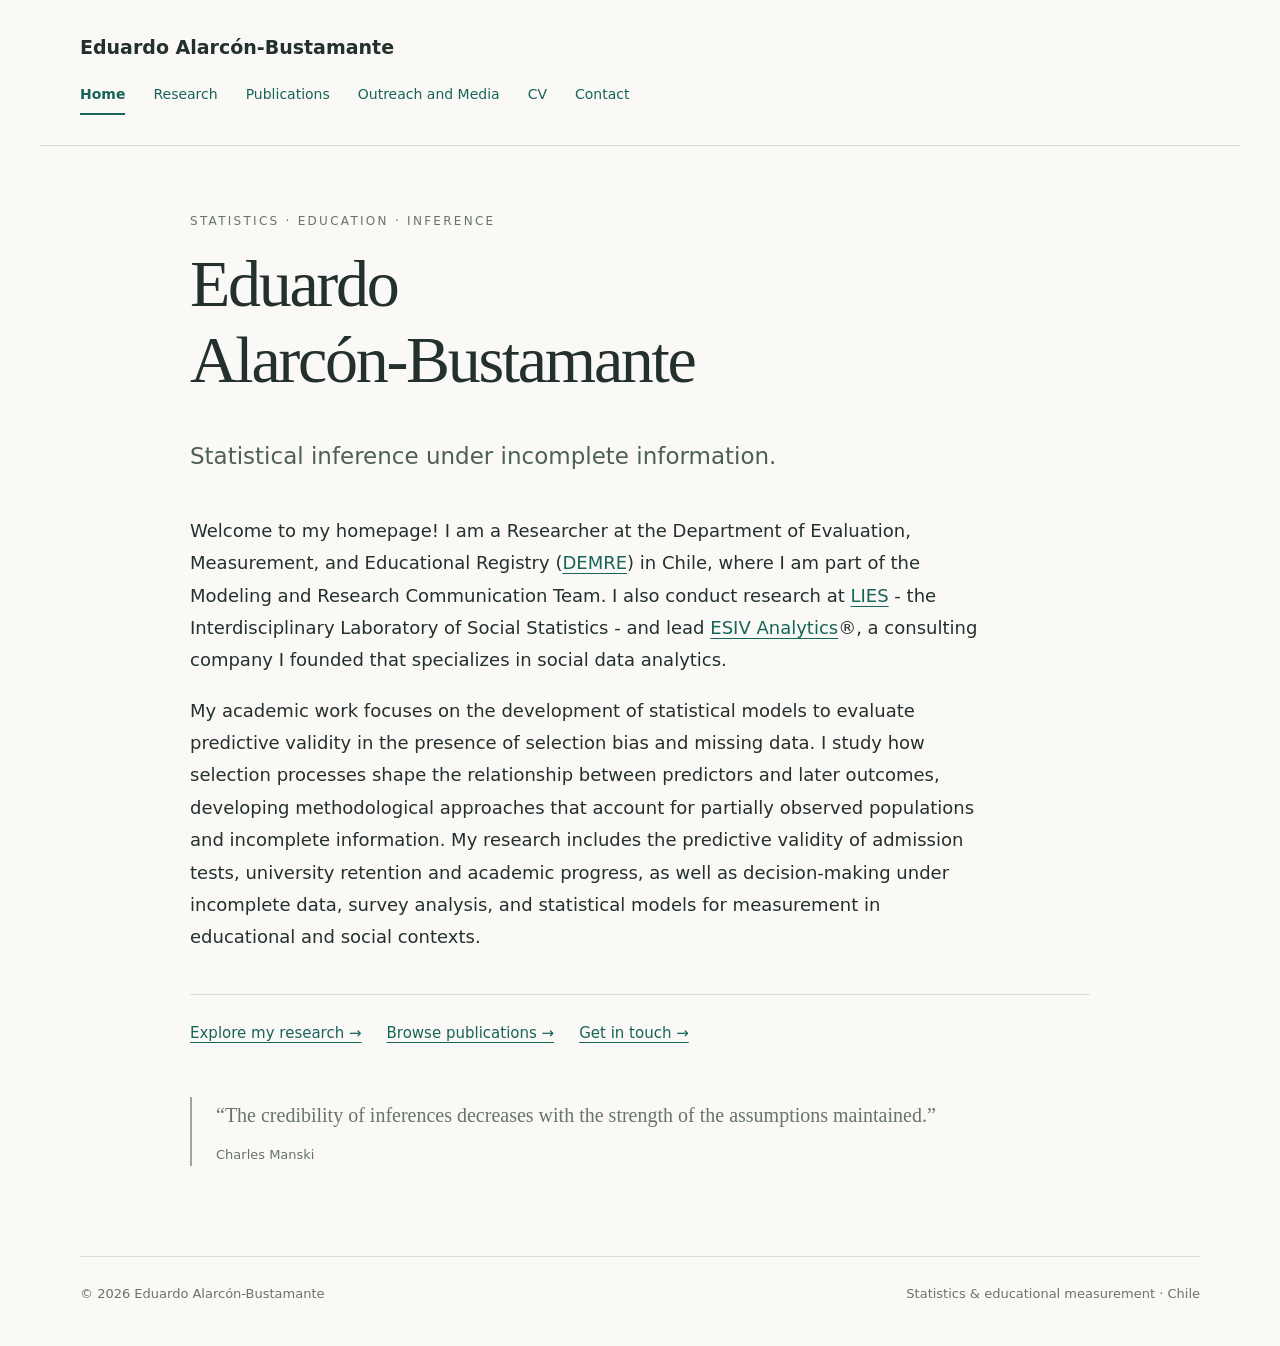
==== index.html @ 572799fc "Add files via upload" ====
<!doctype html><html lang="en"><head><meta charset="utf-8"><meta name="viewport" content="width=device-width,initial-scale=1"><title>Home | Eduardo Alarcón-Bustamante</title><meta name="description" content="Home — Eduardo Alarcón-Bustamante. Research in statistics, predictive validity, selection bias and missing data."><link rel="stylesheet" href="style.css"></head><body><header><a class="brand" href="index.html">Eduardo Alarcón-Bustamante</a><nav aria-label="Main navigation"><a href="index.html" aria-current="page">Home</a><a href="research.html">Research</a><a href="publications.html">Publications</a><a href="outreach.html">Outreach and Media</a><a href="cv.html">CV</a><a href="contact.html">Contact</a></nav></header><main id="main"><p class="eyebrow">Statistics · Education · Inference</p><h1>Eduardo<br>Alarcón-Bustamante</h1><div class="content"><p class="intro">Statistical inference under incomplete information.</p><p>Welcome to my homepage! I am a Researcher at the Department of Evaluation, Measurement, and Educational Registry (<a href="https://uchile.cl/DEMRE" target="_blank" rel="noreferrer noopener">DEMRE</a>) in Chile, where I am part of the Modeling and Research Communication Team. I also conduct research at <a href="https://lies.mat.uc.cl/" target="_blank" rel="noreferrer noopener">LIES</a> - the Interdisciplinary Laboratory of Social Statistics - and lead <a href="https://esivanalytics.cl/" target="_blank" rel="noreferrer noopener">ESIV Analytics</a>®, a consulting company I founded that specializes in social data analytics.</p><p>My academic work focuses on the development of statistical models to evaluate predictive validity in the presence of selection bias and missing data. I study how selection processes shape the relationship between predictors and later outcomes, developing methodological approaches that account for partially observed populations and incomplete information. My research includes the predictive validity of admission tests, university retention and academic progress, as well as decision-making under incomplete data, survey analysis, and statistical models for measurement in educational and social contexts.</p><div class="home-links"><a href="research.html">Explore my research →</a><a href="publications.html">Browse publications →</a><a href="contact.html">Get in touch →</a></div><blockquote>“The credibility of inferences decreases with the strength of the assumptions maintained.”<cite>Charles Manski</cite></blockquote></div></main><footer><span>© 2026 Eduardo Alarcón-Bustamante</span><span>Statistics & educational measurement · Chile</span></footer></body></html>
---- style.css ----
*{box-sizing:border-box}html{scroll-behavior:smooth}body{margin:0;background:#faf9f6;color:#23302e;font:18px/1.8 system-ui,-apple-system,BlinkMacSystemFont,"Segoe UI",sans-serif}a{color:#176459;text-underline-offset:4px}a:hover{color:#102e29}header{max-width:1200px;margin:auto;padding:30px 40px;border-bottom:1px solid #d8ddd5}.brand{font-size:19px;text-decoration:none;color:#23302e;font-weight:650}nav{display:flex;flex-wrap:wrap;gap:12px 28px;margin-top:18px}nav a{font-size:14px;text-decoration:none;padding-bottom:5px}nav a[aria-current]{border-bottom:2px solid #176459;font-weight:700}main{max-width:980px;margin:auto;padding:65px 40px 90px;min-height:65vh}.eyebrow{font-size:12px;letter-spacing:.19em;text-transform:uppercase;color:#66746a;margin:0 0 14px}h1,h2{font-family:Georgia,serif;font-weight:400;line-height:1.15;letter-spacing:-.035em}h1{font-size:clamp(40px,6vw,66px);margin:0 0 40px}h2{font-size:32px}.intro{font-size:23px;line-height:1.6;color:#4d6055;margin-bottom:40px;max-width:750px}.content p{max-width:800px}.content>ul,.content>ol{list-style:none;padding:0;margin:0}.content>ul>li,.content>ol>li{padding:25px 0;border-top:1px solid #d8ddd5}.content>ul>li:last-child,.content>ol>li:last-child{border-bottom:1px solid #d8ddd5}li em{font-style:italic}footer{max-width:1120px;margin:auto;padding:25px 0 40px;border-top:1px solid #d8ddd5;font-size:13px;color:#66746a;display:flex;justify-content:space-between;gap:20px}.button{display:inline-block;background:#176459;color:white;text-decoration:none;padding:12px 24px;border-radius:3px;margin:12px 0}.button:hover{background:#102e29;color:white}.home-links{display:flex;gap:25px;flex-wrap:wrap;margin-top:40px;padding-top:25px;border-top:1px solid #d8ddd5}.home-links a{font-size:15px}blockquote{border-left:2px solid #9ba897;margin:50px 0 0;padding-left:24px;color:#66746a;font-family:Georgia,serif;font-size:20px}blockquote cite{display:block;font-family:system-ui;font-size:13px;margin-top:10px;font-style:normal}.wp-block-group,.wp-block-columns,.wp-block-column{display:contents}@media(max-width:650px){header{padding:22px}main{padding:40px 22px 65px}nav{gap:10px 20px}footer{margin:0 22px;display:block}body{font-size:16px}.intro{font-size:20px}h1{margin-bottom:28px}}
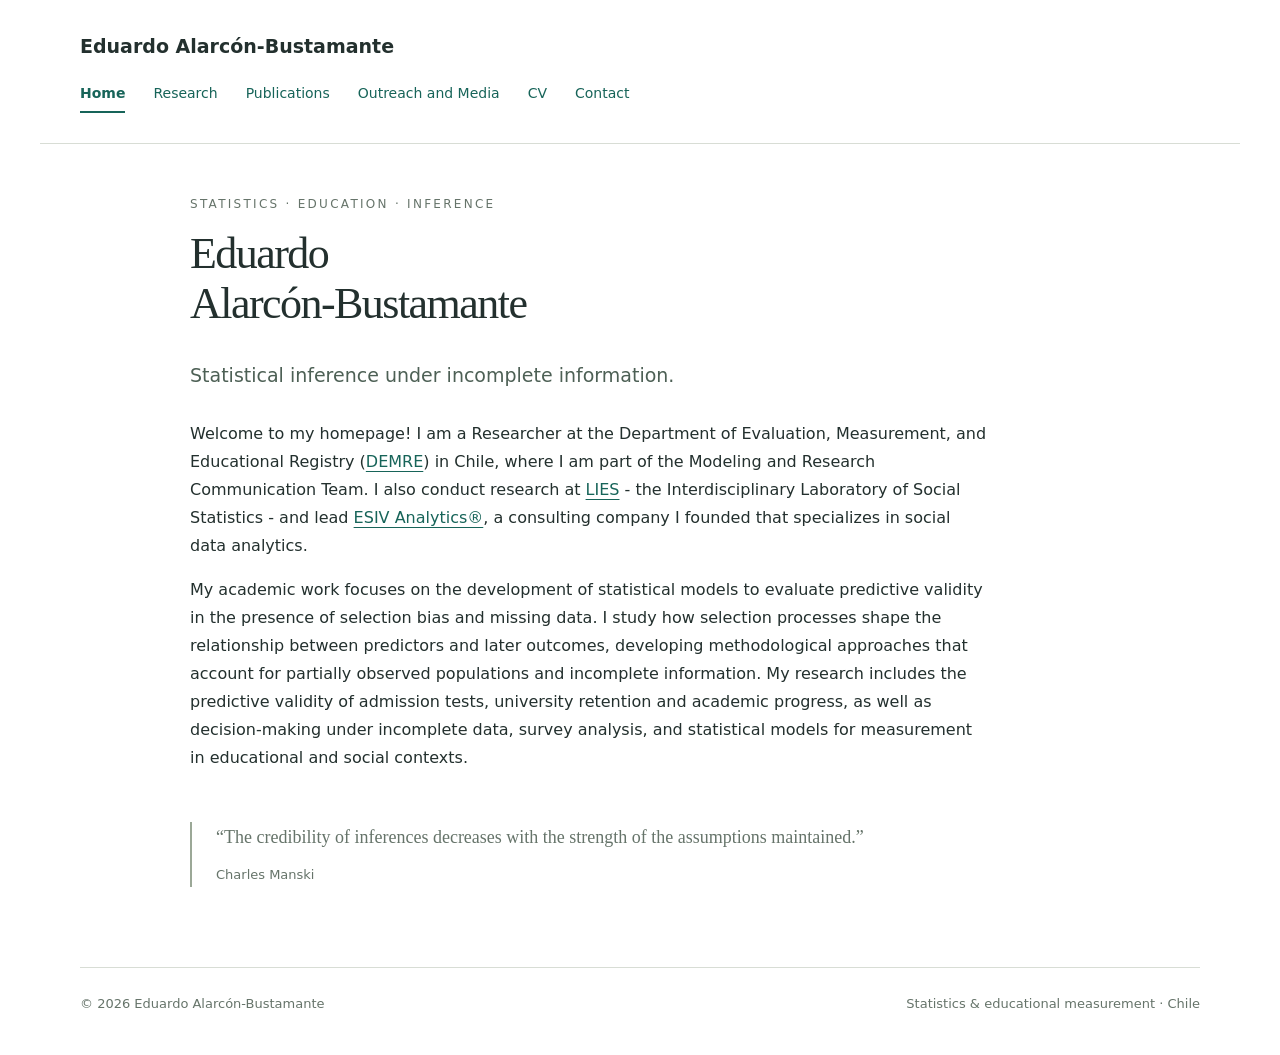
==== commit 3540face: "Update index.html" ====
--- a/index.html
+++ b/index.html
@@ -1 +1 @@
-<!doctype html><html lang="en"><head><meta charset="utf-8"><meta name="viewport" content="width=device-width,initial-scale=1"><title>Home | Eduardo Alarcón-Bustamante</title><meta name="description" content="Home — Eduardo Alarcón-Bustamante. Research in statistics, predictive validity, selection bias and missing data."><link rel="stylesheet" href="style.css"></head><body><header><a class="brand" href="index.html">Eduardo Alarcón-Bustamante</a><nav aria-label="Main navigation"><a href="index.html" aria-current="page">Home</a><a href="research.html">Research</a><a href="publications.html">Publications</a><a href="outreach.html">Outreach and Media</a><a href="cv.html">CV</a><a href="contact.html">Contact</a></nav></header><main id="main"><p class="eyebrow">Statistics · Education · Inference</p><h1>Eduardo<br>Alarcón-Bustamante</h1><div class="content"><p class="intro">Statistical inference under incomplete information.</p><p>Welcome to my homepage! I am a Researcher at the Department of Evaluation, Measurement, and Educational Registry (<a href="https://uchile.cl/DEMRE" target="_blank" rel="noreferrer noopener">DEMRE</a>) in Chile, where I am part of the Modeling and Research Communication Team. I also conduct research at <a href="https://lies.mat.uc.cl/" target="_blank" rel="noreferrer noopener">LIES</a> - the Interdisciplinary Laboratory of Social Statistics - and lead <a href="https://esivanalytics.cl/" target="_blank" rel="noreferrer noopener">ESIV Analytics</a>®, a consulting company I founded that specializes in social data analytics.</p><p>My academic work focuses on the development of statistical models to evaluate predictive validity in the presence of selection bias and missing data. I study how selection processes shape the relationship between predictors and later outcomes, developing methodological approaches that account for partially observed populations and incomplete information. My research includes the predictive validity of admission tests, university retention and academic progress, as well as decision-making under incomplete data, survey analysis, and statistical models for measurement in educational and social contexts.</p><div class="home-links"><a href="research.html">Explore my research →</a><a href="publications.html">Browse publications →</a><a href="contact.html">Get in touch →</a></div><blockquote>“The credibility of inferences decreases with the strength of the assumptions maintained.”<cite>Charles Manski</cite></blockquote></div></main><footer><span>© 2026 Eduardo Alarcón-Bustamante</span><span>Statistics & educational measurement · Chile</span></footer></body></html>+<!doctype html><html lang="en"><head><meta charset="utf-8"><meta name="viewport" content="width=device-width,initial-scale=1"><title>Home | Eduardo Alarcón-Bustamante</title><meta name="description" content="Home — Eduardo Alarcón-Bustamante. Research in statistics, predictive validity, selection bias and missing data."><link rel="stylesheet" href="style.css"></head><body><header><a class="brand" href="index.html">Eduardo Alarcón-Bustamante</a><nav aria-label="Main navigation"><a href="index.html" aria-current="page">Home</a><a href="research.html">Research</a><a href="publications.html">Publications</a><a href="outreach.html">Outreach and Media</a><a href="cv.html">CV</a><a href="contact.html">Contact</a></nav></header><main id="main"><p class="eyebrow">Statistics · Education · Inference</p><h1>Eduardo<br>Alarcón-Bustamante</h1><div class="content"><p class="intro">Statistical inference under incomplete information.</p><p>Welcome to my homepage! I am a Researcher at the Department of Evaluation, Measurement, and Educational Registry (<a href="https://uchile.cl/DEMRE" target="_blank" rel="noreferrer noopener">DEMRE</a>) in Chile, where I am part of the Modeling and Research Communication Team. I also conduct research at <a href="https://lies.mat.uc.cl/" target="_blank" rel="noreferrer noopener">LIES</a> - the Interdisciplinary Laboratory of Social Statistics - and lead <a href="https://esivanalytics.cl/" target="_blank" rel="noreferrer noopener">ESIV Analytics®</a>, a consulting company I founded that specializes in social data analytics.</p><p>My academic work focuses on the development of statistical models to evaluate predictive validity in the presence of selection bias and missing data. I study how selection processes shape the relationship between predictors and later outcomes, developing methodological approaches that account for partially observed populations and incomplete information. My research includes the predictive validity of admission tests, university retention and academic progress, as well as decision-making under incomplete data, survey analysis, and statistical models for measurement in educational and social contexts.</p><blockquote>“The credibility of inferences decreases with the strength of the assumptions maintained.”<cite>Charles Manski</cite></blockquote></div></main><footer><span>© 2026 Eduardo Alarcón-Bustamante</span><span>Statistics & educational measurement · Chile</span></footer></body></html>
--- a/style.css
+++ b/style.css
@@ -1 +1,204 @@
-*{box-sizing:border-box}html{scroll-behavior:smooth}body{margin:0;background:#faf9f6;color:#23302e;font:18px/1.8 system-ui,-apple-system,BlinkMacSystemFont,"Segoe UI",sans-serif}a{color:#176459;text-underline-offset:4px}a:hover{color:#102e29}header{max-width:1200px;margin:auto;padding:30px 40px;border-bottom:1px solid #d8ddd5}.brand{font-size:19px;text-decoration:none;color:#23302e;font-weight:650}nav{display:flex;flex-wrap:wrap;gap:12px 28px;margin-top:18px}nav a{font-size:14px;text-decoration:none;padding-bottom:5px}nav a[aria-current]{border-bottom:2px solid #176459;font-weight:700}main{max-width:980px;margin:auto;padding:65px 40px 90px;min-height:65vh}.eyebrow{font-size:12px;letter-spacing:.19em;text-transform:uppercase;color:#66746a;margin:0 0 14px}h1,h2{font-family:Georgia,serif;font-weight:400;line-height:1.15;letter-spacing:-.035em}h1{font-size:clamp(40px,6vw,66px);margin:0 0 40px}h2{font-size:32px}.intro{font-size:23px;line-height:1.6;color:#4d6055;margin-bottom:40px;max-width:750px}.content p{max-width:800px}.content>ul,.content>ol{list-style:none;padding:0;margin:0}.content>ul>li,.content>ol>li{padding:25px 0;border-top:1px solid #d8ddd5}.content>ul>li:last-child,.content>ol>li:last-child{border-bottom:1px solid #d8ddd5}li em{font-style:italic}footer{max-width:1120px;margin:auto;padding:25px 0 40px;border-top:1px solid #d8ddd5;font-size:13px;color:#66746a;display:flex;justify-content:space-between;gap:20px}.button{display:inline-block;background:#176459;color:white;text-decoration:none;padding:12px 24px;border-radius:3px;margin:12px 0}.button:hover{background:#102e29;color:white}.home-links{display:flex;gap:25px;flex-wrap:wrap;margin-top:40px;padding-top:25px;border-top:1px solid #d8ddd5}.home-links a{font-size:15px}blockquote{border-left:2px solid #9ba897;margin:50px 0 0;padding-left:24px;color:#66746a;font-family:Georgia,serif;font-size:20px}blockquote cite{display:block;font-family:system-ui;font-size:13px;margin-top:10px;font-style:normal}.wp-block-group,.wp-block-columns,.wp-block-column{display:contents}@media(max-width:650px){header{padding:22px}main{padding:40px 22px 65px}nav{gap:10px 20px}footer{margin:0 22px;display:block}body{font-size:16px}.intro{font-size:20px}h1{margin-bottom:28px}}+* {
+  box-sizing: border-box;
+}
+
+body {
+  margin: 0;
+  background: #ffffff;
+  color: #23302e;
+  font: 16px/1.75 system-ui, -apple-system,
+    BlinkMacSystemFont, "Segoe UI", sans-serif;
+}
+
+a {
+  color: #176459;
+  text-underline-offset: 4px;
+}
+
+a:hover {
+  color: #102e29;
+}
+
+header {
+  max-width: 1200px;
+  margin: auto;
+  padding: 30px 40px;
+  border-bottom: 1px solid #d8ddd5;
+}
+
+.brand {
+  font-size: 19px;
+  text-decoration: none;
+  color: #23302e;
+  font-weight: 650;
+}
+
+nav {
+  display: flex;
+  flex-wrap: wrap;
+  gap: 12px 28px;
+  margin-top: 18px;
+}
+
+nav a {
+  font-size: 14px;
+  text-decoration: none;
+  padding-bottom: 5px;
+}
+
+nav a[aria-current] {
+  border-bottom: 2px solid #176459;
+  font-weight: 700;
+}
+
+main {
+  max-width: 980px;
+  margin: auto;
+  padding: 50px 40px 80px;
+  min-height: 65vh;
+}
+
+.eyebrow {
+  font-size: 12px;
+  letter-spacing: .19em;
+  text-transform: uppercase;
+  color: #66746a;
+  margin: 0 0 14px;
+}
+
+h1,
+h2 {
+  font-family: Georgia, serif;
+  font-weight: 400;
+  line-height: 1.15;
+  letter-spacing: -.035em;
+}
+
+h1 {
+  font-size: clamp(32px, 4vw, 44px);
+  margin: 0 0 30px;
+}
+
+h2 {
+  font-size: 28px;
+}
+
+.intro {
+  font-size: 19px;
+  line-height: 1.6;
+  color: #4d6055;
+  margin-bottom: 30px;
+  max-width: 750px;
+}
+
+.content p {
+  max-width: 800px;
+}
+
+.content > ul,
+.content > ol {
+  list-style: none;
+  padding: 0;
+  margin: 0;
+}
+
+.content > ul > li,
+.content > ol > li {
+  padding: 25px 0;
+  border-top: 1px solid #d8ddd5;
+}
+
+.content > ul > li:last-child,
+.content > ol > li:last-child {
+  border-bottom: 1px solid #d8ddd5;
+}
+
+footer {
+  max-width: 1120px;
+  margin: auto;
+  padding: 25px 0 40px;
+  border-top: 1px solid #d8ddd5;
+  font-size: 13px;
+  color: #66746a;
+  display: flex;
+  justify-content: space-between;
+  gap: 20px;
+}
+
+.button {
+  display: inline-block;
+  background: #176459;
+  color: white;
+  text-decoration: none;
+  padding: 12px 24px;
+  border-radius: 3px;
+  margin: 12px 0;
+}
+
+.button:hover {
+  background: #102e29;
+  color: white;
+}
+
+.home-links {
+  display: flex;
+  gap: 25px;
+  flex-wrap: wrap;
+  margin-top: 40px;
+  padding-top: 25px;
+  border-top: 1px solid #d8ddd5;
+}
+
+.home-links a {
+  font-size: 15px;
+}
+
+blockquote {
+  border-left: 2px solid #9ba897;
+  margin: 50px 0 0;
+  padding-left: 24px;
+  color: #66746a;
+  font-family: Georgia, serif;
+  font-size: 18px;
+}
+
+blockquote cite {
+  display: block;
+  font-family: system-ui, sans-serif;
+  font-size: 13px;
+  margin-top: 10px;
+  font-style: normal;
+}
+
+.wp-block-group,
+.wp-block-columns,
+.wp-block-column {
+  display: contents;
+}
+
+@media (max-width: 650px) {
+  header {
+    padding: 22px;
+  }
+
+  main {
+    padding: 35px 22px 65px;
+  }
+
+  nav {
+    gap: 10px 20px;
+  }
+
+  footer {
+    margin: 0 22px;
+    display: block;
+  }
+
+  h1 {
+    font-size: 32px;
+  }
+
+  .intro {
+    font-size: 18px;
+  }
+}
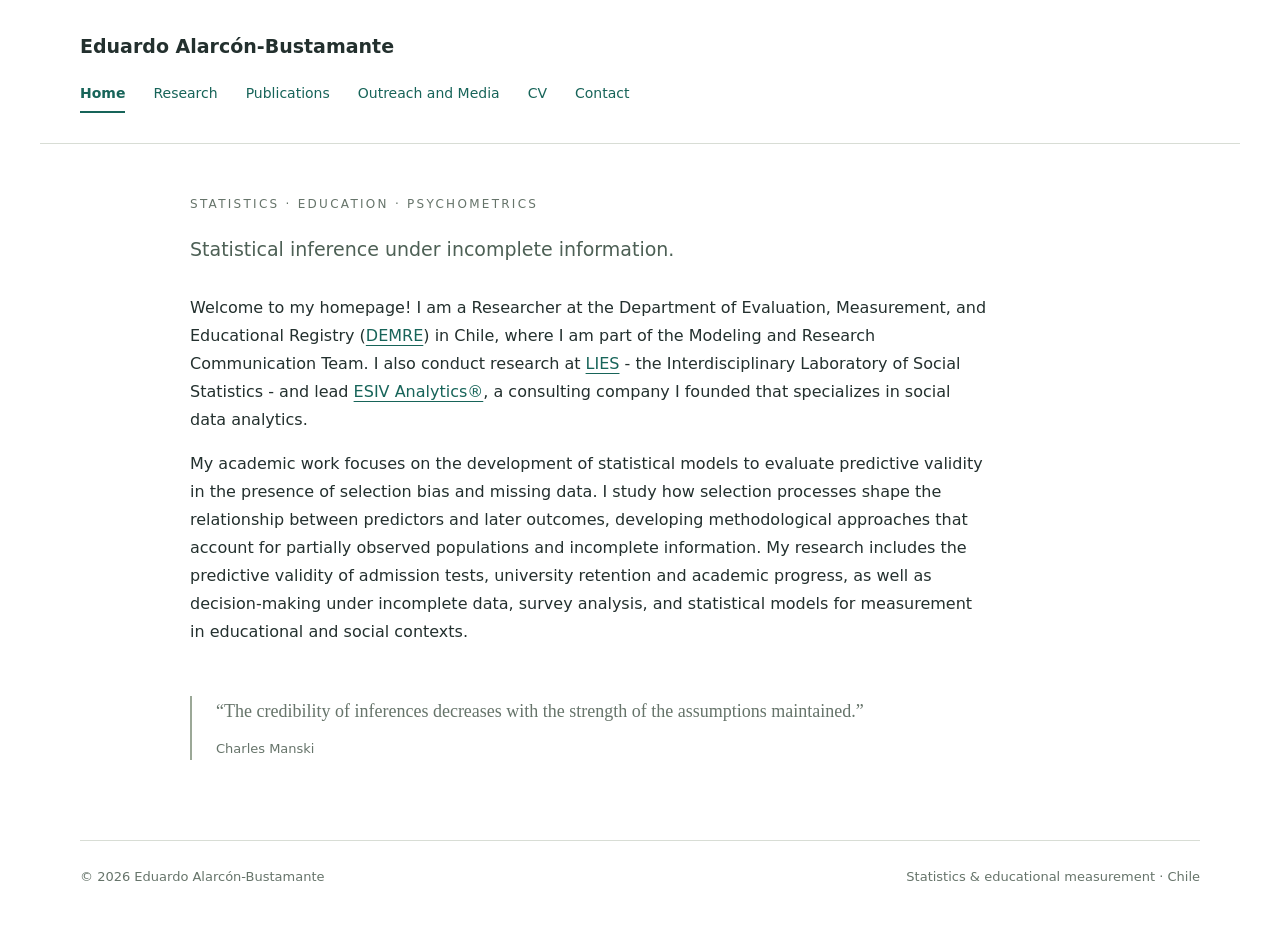
==== commit e930c456: "Update index.html" ====
--- a/index.html
+++ b/index.html
@@ -1 +1 @@
-<!doctype html><html lang="en"><head><meta charset="utf-8"><meta name="viewport" content="width=device-width,initial-scale=1"><title>Home | Eduardo Alarcón-Bustamante</title><meta name="description" content="Home — Eduardo Alarcón-Bustamante. Research in statistics, predictive validity, selection bias and missing data."><link rel="stylesheet" href="style.css"></head><body><header><a class="brand" href="index.html">Eduardo Alarcón-Bustamante</a><nav aria-label="Main navigation"><a href="index.html" aria-current="page">Home</a><a href="research.html">Research</a><a href="publications.html">Publications</a><a href="outreach.html">Outreach and Media</a><a href="cv.html">CV</a><a href="contact.html">Contact</a></nav></header><main id="main"><p class="eyebrow">Statistics · Education · Inference</p><h1>Eduardo<br>Alarcón-Bustamante</h1><div class="content"><p class="intro">Statistical inference under incomplete information.</p><p>Welcome to my homepage! I am a Researcher at the Department of Evaluation, Measurement, and Educational Registry (<a href="https://uchile.cl/DEMRE" target="_blank" rel="noreferrer noopener">DEMRE</a>) in Chile, where I am part of the Modeling and Research Communication Team. I also conduct research at <a href="https://lies.mat.uc.cl/" target="_blank" rel="noreferrer noopener">LIES</a> - the Interdisciplinary Laboratory of Social Statistics - and lead <a href="https://esivanalytics.cl/" target="_blank" rel="noreferrer noopener">ESIV Analytics®</a>, a consulting company I founded that specializes in social data analytics.</p><p>My academic work focuses on the development of statistical models to evaluate predictive validity in the presence of selection bias and missing data. I study how selection processes shape the relationship between predictors and later outcomes, developing methodological approaches that account for partially observed populations and incomplete information. My research includes the predictive validity of admission tests, university retention and academic progress, as well as decision-making under incomplete data, survey analysis, and statistical models for measurement in educational and social contexts.</p><blockquote>“The credibility of inferences decreases with the strength of the assumptions maintained.”<cite>Charles Manski</cite></blockquote></div></main><footer><span>© 2026 Eduardo Alarcón-Bustamante</span><span>Statistics & educational measurement · Chile</span></footer></body></html>
+<!doctype html><html lang="en"><head><meta charset="utf-8"><meta name="viewport" content="width=device-width,initial-scale=1"><title>Home | Eduardo Alarcón-Bustamante</title><meta name="description" content="Home — Eduardo Alarcón-Bustamante. Research in statistics, predictive validity, selection bias and missing data."><link rel="stylesheet" href="style.css"></head><body><header><a class="brand" href="index.html">Eduardo Alarcón-Bustamante</a><nav aria-label="Main navigation"><a href="index.html" aria-current="page">Home</a><a href="research.html">Research</a><a href="publications.html">Publications</a><a href="outreach.html">Outreach and Media</a><a href="cv.html">CV</a><a href="contact.html">Contact</a></nav></header><main id="main"><p class="eyebrow">Statistics · Education · Psychometrics</p><div class="content"><p class="intro">Statistical inference under incomplete information.</p><p>Welcome to my homepage! I am a Researcher at the Department of Evaluation, Measurement, and Educational Registry (<a href="https://uchile.cl/DEMRE" target="_blank" rel="noreferrer noopener">DEMRE</a>) in Chile, where I am part of the Modeling and Research Communication Team. I also conduct research at <a href="https://lies.mat.uc.cl/" target="_blank" rel="noreferrer noopener">LIES</a> - the Interdisciplinary Laboratory of Social Statistics - and lead <a href="https://esivanalytics.cl/" target="_blank" rel="noreferrer noopener">ESIV Analytics®</a>, a consulting company I founded that specializes in social data analytics.</p><p>My academic work focuses on the development of statistical models to evaluate predictive validity in the presence of selection bias and missing data. I study how selection processes shape the relationship between predictors and later outcomes, developing methodological approaches that account for partially observed populations and incomplete information. My research includes the predictive validity of admission tests, university retention and academic progress, as well as decision-making under incomplete data, survey analysis, and statistical models for measurement in educational and social contexts.</p><blockquote>“The credibility of inferences decreases with the strength of the assumptions maintained.”<cite>Charles Manski</cite></blockquote></div></main><footer><span>© 2026 Eduardo Alarcón-Bustamante</span><span>Statistics & educational measurement · Chile</span></footer></body></html>
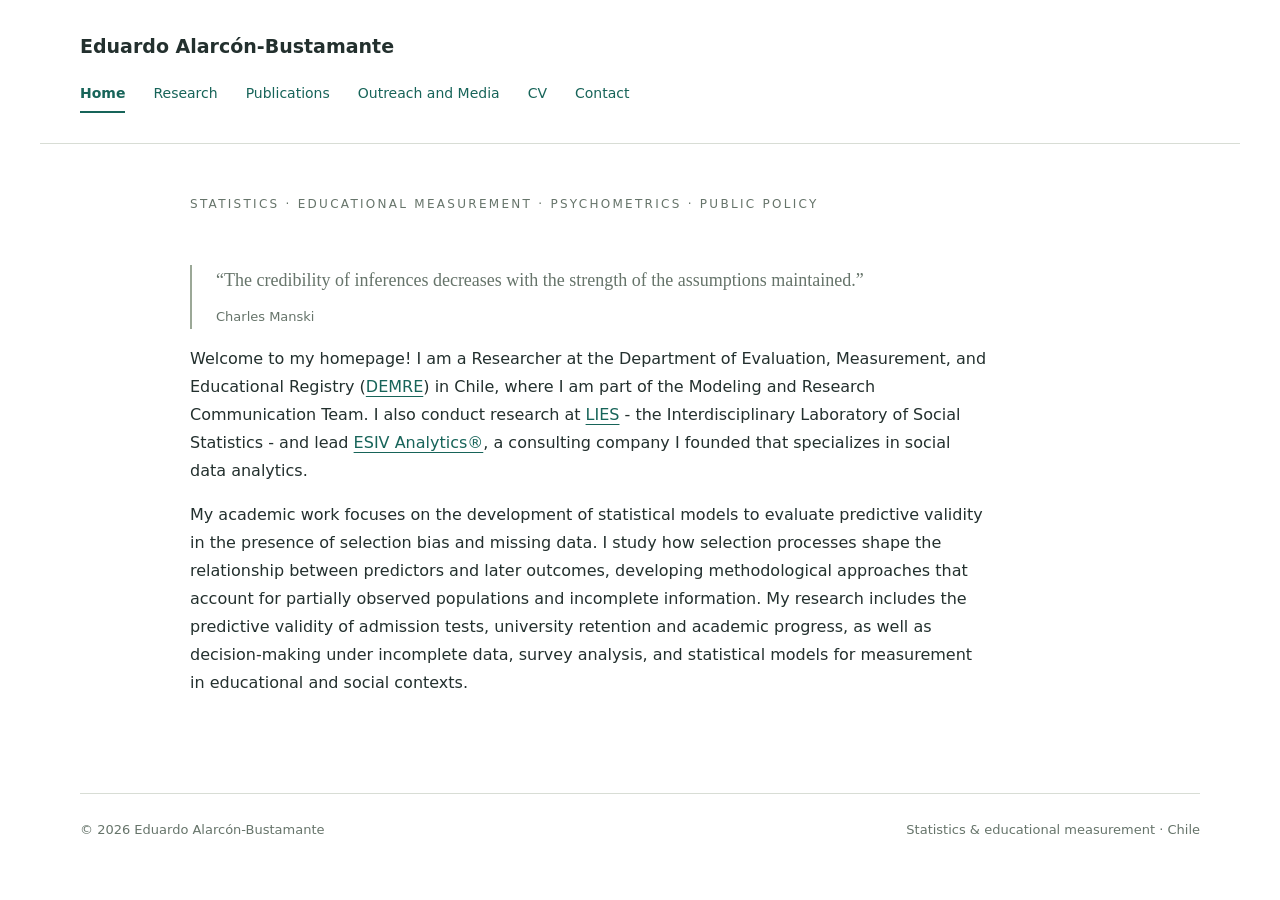
==== commit 3cc4f2c3: "Update index.html" ====
--- a/index.html
+++ b/index.html
@@ -1 +1 @@
-<!doctype html><html lang="en"><head><meta charset="utf-8"><meta name="viewport" content="width=device-width,initial-scale=1"><title>Home | Eduardo Alarcón-Bustamante</title><meta name="description" content="Home — Eduardo Alarcón-Bustamante. Research in statistics, predictive validity, selection bias and missing data."><link rel="stylesheet" href="style.css"></head><body><header><a class="brand" href="index.html">Eduardo Alarcón-Bustamante</a><nav aria-label="Main navigation"><a href="index.html" aria-current="page">Home</a><a href="research.html">Research</a><a href="publications.html">Publications</a><a href="outreach.html">Outreach and Media</a><a href="cv.html">CV</a><a href="contact.html">Contact</a></nav></header><main id="main"><p class="eyebrow">Statistics · Education · Psychometrics</p><div class="content"><p class="intro">Statistical inference under incomplete information.</p><p>Welcome to my homepage! I am a Researcher at the Department of Evaluation, Measurement, and Educational Registry (<a href="https://uchile.cl/DEMRE" target="_blank" rel="noreferrer noopener">DEMRE</a>) in Chile, where I am part of the Modeling and Research Communication Team. I also conduct research at <a href="https://lies.mat.uc.cl/" target="_blank" rel="noreferrer noopener">LIES</a> - the Interdisciplinary Laboratory of Social Statistics - and lead <a href="https://esivanalytics.cl/" target="_blank" rel="noreferrer noopener">ESIV Analytics®</a>, a consulting company I founded that specializes in social data analytics.</p><p>My academic work focuses on the development of statistical models to evaluate predictive validity in the presence of selection bias and missing data. I study how selection processes shape the relationship between predictors and later outcomes, developing methodological approaches that account for partially observed populations and incomplete information. My research includes the predictive validity of admission tests, university retention and academic progress, as well as decision-making under incomplete data, survey analysis, and statistical models for measurement in educational and social contexts.</p><blockquote>“The credibility of inferences decreases with the strength of the assumptions maintained.”<cite>Charles Manski</cite></blockquote></div></main><footer><span>© 2026 Eduardo Alarcón-Bustamante</span><span>Statistics & educational measurement · Chile</span></footer></body></html>
+<!doctype html><html lang="en"><head><meta charset="utf-8"><meta name="viewport" content="width=device-width,initial-scale=1"><title>Home | Eduardo Alarcón-Bustamante</title><meta name="description" content="Home — Eduardo Alarcón-Bustamante. Research in statistics, predictive validity, selection bias and missing data."><link rel="stylesheet" href="style.css"></head><body><header><a class="brand" href="index.html">Eduardo Alarcón-Bustamante</a><nav aria-label="Main navigation"><a href="index.html" aria-current="page">Home</a><a href="research.html">Research</a><a href="publications.html">Publications</a><a href="outreach.html">Outreach and Media</a><a href="cv.html">CV</a><a href="contact.html">Contact</a></nav></header><main id="main"><p class="eyebrow">Statistics · Educational Measurement · Psychometrics · Public Policy</p><div class="content"><blockquote>“The credibility of inferences decreases with the strength of the assumptions maintained.”<cite>Charles Manski</cite></blockquote><p>Welcome to my homepage! I am a Researcher at the Department of Evaluation, Measurement, and Educational Registry (<a href="https://uchile.cl/DEMRE" target="_blank" rel="noreferrer noopener">DEMRE</a>) in Chile, where I am part of the Modeling and Research Communication Team. I also conduct research at <a href="https://lies.mat.uc.cl/" target="_blank" rel="noreferrer noopener">LIES</a> - the Interdisciplinary Laboratory of Social Statistics - and lead <a href="https://esivanalytics.cl/" target="_blank" rel="noreferrer noopener">ESIV Analytics®</a>, a consulting company I founded that specializes in social data analytics.</p><p>My academic work focuses on the development of statistical models to evaluate predictive validity in the presence of selection bias and missing data. I study how selection processes shape the relationship between predictors and later outcomes, developing methodological approaches that account for partially observed populations and incomplete information. My research includes the predictive validity of admission tests, university retention and academic progress, as well as decision-making under incomplete data, survey analysis, and statistical models for measurement in educational and social contexts.</p></div></main><footer><span>© 2026 Eduardo Alarcón-Bustamante</span><span>Statistics & educational measurement · Chile</span></footer></body></html>
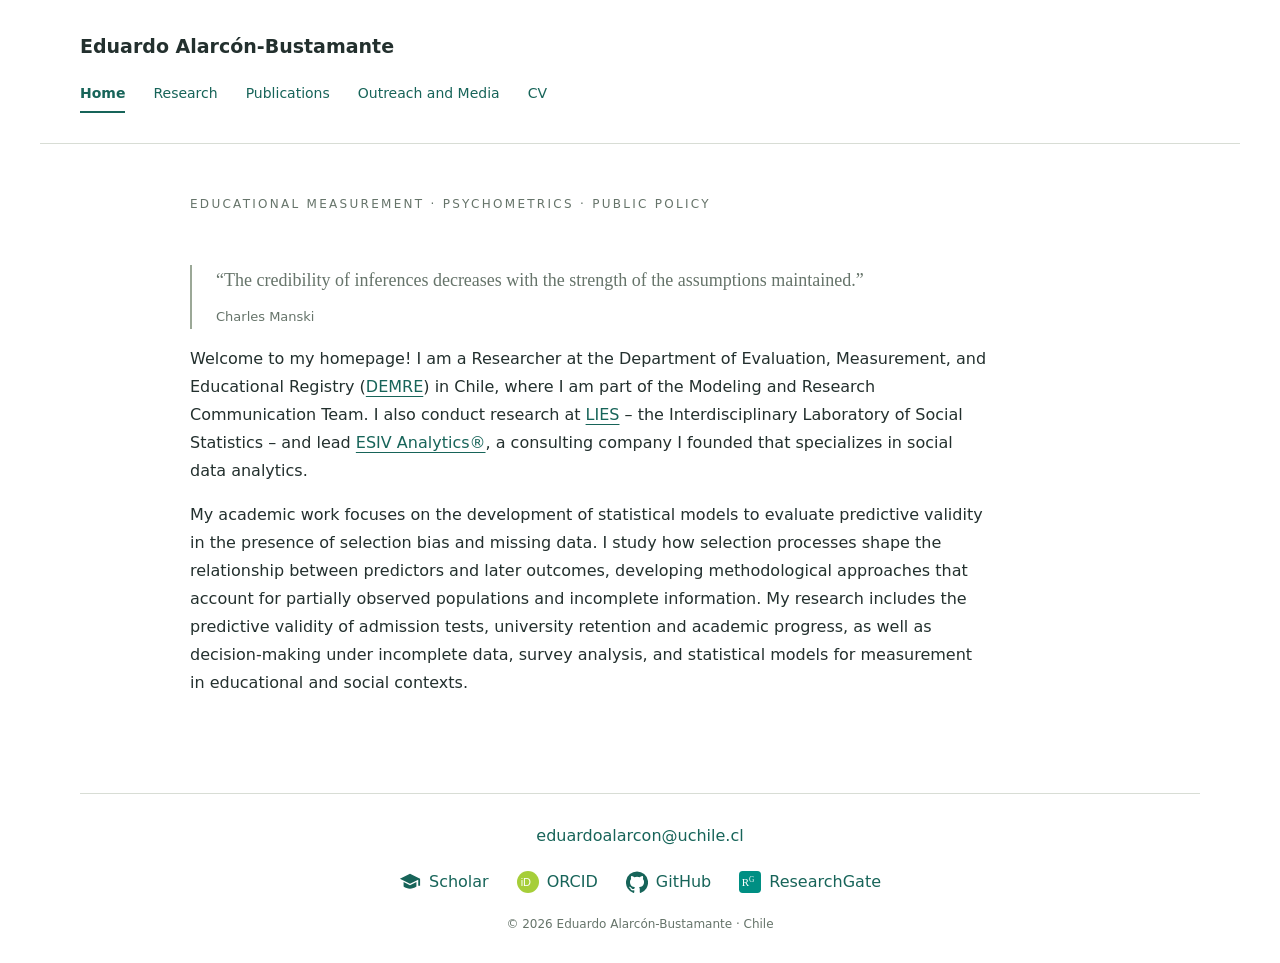
==== commit edb7f49d: "Update index.html" ====
--- a/index.html
+++ b/index.html
@@ -1 +1,187 @@
-<!doctype html><html lang="en"><head><meta charset="utf-8"><meta name="viewport" content="width=device-width,initial-scale=1"><title>Home | Eduardo Alarcón-Bustamante</title><meta name="description" content="Home — Eduardo Alarcón-Bustamante. Research in statistics, predictive validity, selection bias and missing data."><link rel="stylesheet" href="style.css"></head><body><header><a class="brand" href="index.html">Eduardo Alarcón-Bustamante</a><nav aria-label="Main navigation"><a href="index.html" aria-current="page">Home</a><a href="research.html">Research</a><a href="publications.html">Publications</a><a href="outreach.html">Outreach and Media</a><a href="cv.html">CV</a><a href="contact.html">Contact</a></nav></header><main id="main"><p class="eyebrow">Statistics · Educational Measurement · Psychometrics · Public Policy</p><div class="content"><blockquote>“The credibility of inferences decreases with the strength of the assumptions maintained.”<cite>Charles Manski</cite></blockquote><p>Welcome to my homepage! I am a Researcher at the Department of Evaluation, Measurement, and Educational Registry (<a href="https://uchile.cl/DEMRE" target="_blank" rel="noreferrer noopener">DEMRE</a>) in Chile, where I am part of the Modeling and Research Communication Team. I also conduct research at <a href="https://lies.mat.uc.cl/" target="_blank" rel="noreferrer noopener">LIES</a> - the Interdisciplinary Laboratory of Social Statistics - and lead <a href="https://esivanalytics.cl/" target="_blank" rel="noreferrer noopener">ESIV Analytics®</a>, a consulting company I founded that specializes in social data analytics.</p><p>My academic work focuses on the development of statistical models to evaluate predictive validity in the presence of selection bias and missing data. I study how selection processes shape the relationship between predictors and later outcomes, developing methodological approaches that account for partially observed populations and incomplete information. My research includes the predictive validity of admission tests, university retention and academic progress, as well as decision-making under incomplete data, survey analysis, and statistical models for measurement in educational and social contexts.</p></div></main><footer><span>© 2026 Eduardo Alarcón-Bustamante</span><span>Statistics & educational measurement · Chile</span></footer></body></html>
+<!doctype html>
+<html lang="en">
+<head>
+  <meta charset="utf-8">
+  <meta name="viewport" content="width=device-width,initial-scale=1">
+
+  <title>Home | Eduardo Alarcón-Bustamante</title>
+
+  <meta name="description"
+        content="Eduardo Alarcón-Bustamante. Research in psychometrics, educational measurement, predictive validity, selection bias and missing data.">
+
+  <link rel="stylesheet" href="style.css">
+
+  <style>
+    .profile-footer {
+      display: flex;
+      flex-direction: column;
+      align-items: center;
+      gap: 18px;
+      text-align: center;
+      padding: 28px 20px;
+    }
+
+    .profile-email {
+      font-size: 16px;
+      text-decoration: none;
+    }
+
+    .profile-links {
+      display: flex;
+      justify-content: center;
+      flex-wrap: wrap;
+      gap: 18px 28px;
+    }
+
+    .profile-links a {
+      display: inline-flex;
+      align-items: center;
+      gap: 8px;
+      font-size: 16px;
+      text-decoration: none;
+    }
+
+    .profile-links a:hover,
+    .profile-email:hover {
+      text-decoration: underline;
+    }
+
+    .profile-links svg {
+      width: 22px;
+      height: 22px;
+      flex-shrink: 0;
+    }
+
+    .profile-copyright {
+      font-size: 12px;
+    }
+  </style>
+</head>
+
+<body>
+  <header>
+    <a class="brand" href="index.html">
+      Eduardo Alarcón-Bustamante
+    </a>
+
+    <nav aria-label="Main navigation">
+      <a href="index.html" aria-current="page">Home</a>
+      <a href="research.html">Research</a>
+      <a href="publications.html">Publications</a>
+      <a href="outreach.html">Outreach and Media</a>
+      <a href="cv.html">CV</a>
+    </nav>
+  </header>
+
+  <main id="main">
+    <p class="eyebrow">
+      Educational Measurement · Psychometrics · Public Policy
+    </p>
+
+    <div class="content">
+      <blockquote>
+        “The credibility of inferences decreases with the strength
+        of the assumptions maintained.”
+        <cite>Charles Manski</cite>
+      </blockquote>
+
+      <p>
+        Welcome to my homepage! I am a Researcher at the Department
+        of Evaluation, Measurement, and Educational Registry
+        (<a href="https://uchile.cl/DEMRE"
+            target="_blank"
+            rel="noopener noreferrer">DEMRE</a>)
+        in Chile, where I am part of the Modeling and Research
+        Communication Team. I also conduct research at
+        <a href="https://lies.mat.uc.cl/"
+           target="_blank"
+           rel="noopener noreferrer">LIES</a>
+        – the Interdisciplinary Laboratory of Social Statistics –
+        and lead
+        <a href="https://esivanalytics.cl/"
+           target="_blank"
+           rel="noopener noreferrer">ESIV Analytics®</a>,
+        a consulting company I founded that specializes in social
+        data analytics.
+      </p>
+
+      <p>
+        My academic work focuses on the development of statistical
+        models to evaluate predictive validity in the presence of
+        selection bias and missing data. I study how selection
+        processes shape the relationship between predictors and later
+        outcomes, developing methodological approaches that account
+        for partially observed populations and incomplete information.
+        My research includes the predictive validity of admission tests,
+        university retention and academic progress, as well as
+        decision-making under incomplete data, survey analysis, and
+        statistical models for measurement in educational and social
+        contexts.
+      </p>
+    </div>
+  </main>
+
+  <footer class="profile-footer">
+    <a class="profile-email" href="mailto:eduardoalarcon@uchile.cl">
+      eduardoalarcon@uchile.cl
+    </a>
+
+    <div class="profile-links">
+
+      <a href="https://scholar.google.com/citations?hl=es&amp;user=qdBU7lgAAAAJ"
+         target="_blank"
+         rel="noopener noreferrer">
+        <svg viewBox="0 0 24 24"
+             fill="currentColor"
+             aria-hidden="true">
+          <path d="M12 3 1 8.5 12 14l9-4.5V16h2V8.5L12 3Zm-7 9v5c4 3 10 3 14 0v-5l-7 3.5L5 12Z"/>
+        </svg>
+        Scholar
+      </a>
+
+      <a href="https://orcid.org/0000-0003-3121-483X"
+         target="_blank"
+         rel="noopener noreferrer">
+        <svg viewBox="0 0 24 24" aria-hidden="true">
+          <circle cx="12" cy="12" r="12" fill="#A6CE39"/>
+          <text x="4" y="16"
+                fill="#ffffff"
+                font-family="Arial, sans-serif"
+                font-size="12">iD</text>
+        </svg>
+        ORCID
+      </a>
+
+      <a href="https://github.com/ealarconb"
+         target="_blank"
+         rel="noopener noreferrer">
+        <svg viewBox="0 0 24 24"
+             fill="currentColor"
+             aria-hidden="true">
+          <path d="M12 .5a12 12 0 0 0-3.79 23.39c.6.11.82-.26.82-.58v-2.23c-3.34.73-4.04-1.42-4.04-1.42-.55-1.39-1.33-1.76-1.33-1.76-1.09-.75.08-.73.08-.73 1.2.08 1.84 1.23 1.84 1.23 1.07 1.83 2.81 1.3 3.5.99.11-.78.42-1.3.76-1.6-2.66-.3-5.47-1.33-5.47-5.93 0-1.31.47-2.38 1.24-3.22-.12-.3-.54-1.52.12-3.17 0 0 1.01-.32 3.3 1.23a11.5 11.5 0 0 1 6 0c2.29-1.55 3.3-1.23 3.3-1.23.66 1.65.24 2.87.12 3.17.77.84 1.24 1.91 1.24 3.22 0 4.61-2.81 5.63-5.49 5.93.43.37.82 1.1.82 2.22v3.3c0 .32.22.7.83.58A12 12 0 0 0 12 .5Z"/>
+        </svg>
+        GitHub
+      </a>
+
+      <a href="https://www.researchgate.net/profile/Eduardo-Alarcon-Bustamante/research"
+         target="_blank"
+         rel="noopener noreferrer">
+        <svg viewBox="0 0 24 24" aria-hidden="true">
+          <rect width="24" height="24" rx="4" fill="#008F83"/>
+          <text x="3" y="16"
+                fill="#ffffff"
+                font-family="Georgia, serif"
+                font-size="12">R<tspan baseline-shift="super"
+                                    font-size="8">G</tspan></text>
+        </svg>
+        ResearchGate
+      </a>
+
+    </div>
+
+    <span class="profile-copyright">
+      © 2026 Eduardo Alarcón-Bustamante · Chile
+    </span>
+  </footer>
+</body>
+</html>
